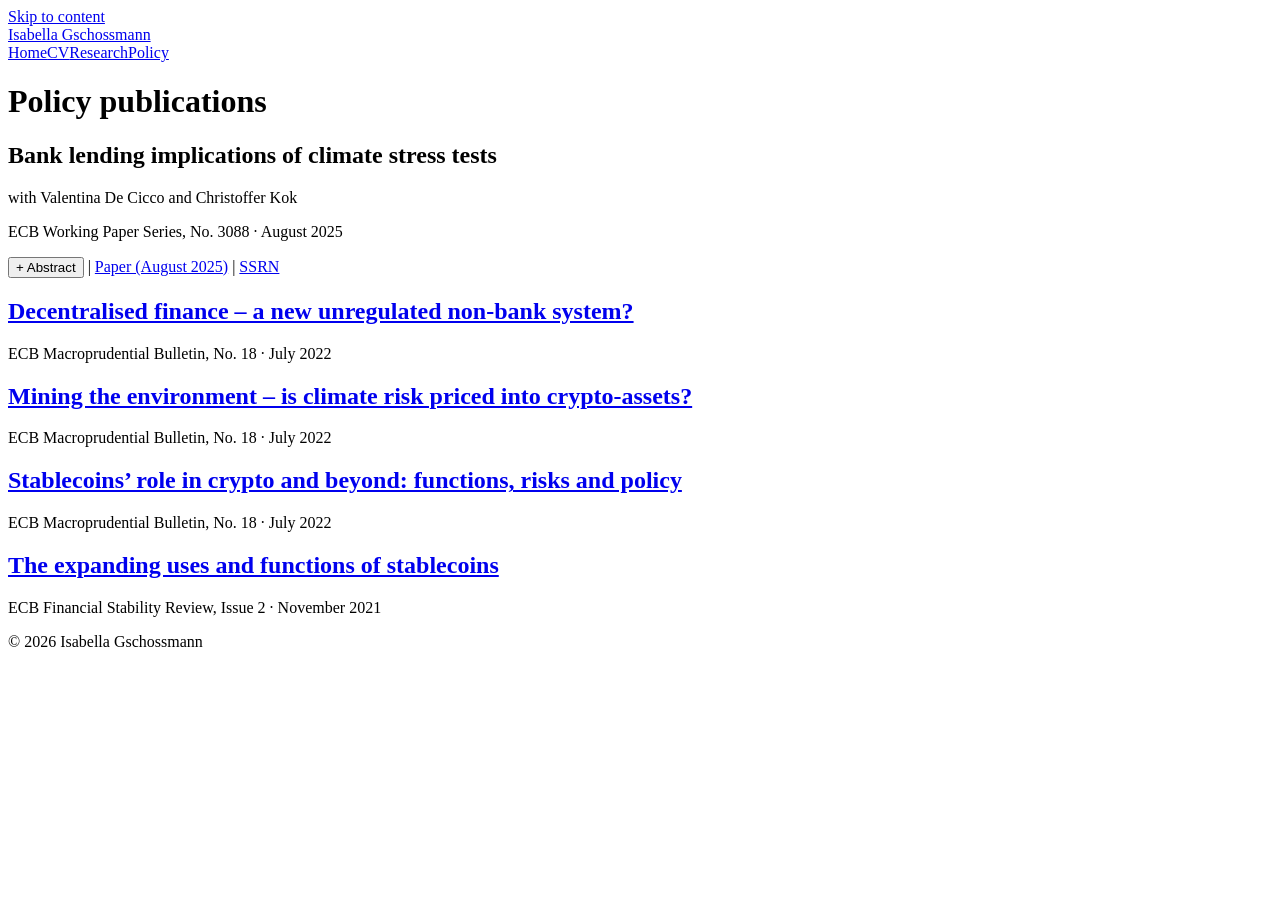
==== policy-publications.html @ f661c2bd "Add website pages" ====
<!doctype html>
<html lang="en"><head><meta charset="utf-8"><meta name="viewport" content="width=device-width, initial-scale=1"><title>Isabella Gschossmann — Policy publications</title><meta name="description" content="Isabella Gschossmann, PhD candidate in Finance at Imperial College London. Research, CV, and policy publications."><link rel="icon" type="image/svg+xml" href="assets/favicon.svg"><link rel="stylesheet" href="assets/fonts.css"><link rel="stylesheet" href="assets/style.css"><script src="assets/site.js" defer></script></head><body><a class="skip" href="#main">Skip to content</a><header><div class="wrap header-inner"><a class="brand" href="index.html">Isabella Gschossmann</a><nav aria-label="Main navigation"><a href="index.html">Home</a><a href="assets/Isabella_Gschossmann_CV.pdf">CV</a><a href="research.html">Research</a><a href="policy-publications.html" aria-current="page">Policy</a></nav></div></header><main id="main" class="wrap"><div class="page"><div class="page-head"><h1>Policy publications</h1></div><article class="paper"><h2>Bank lending implications of climate stress tests</h2><p class="meta">with Valentina De Cicco and Christoffer Kok</p><p class="publication-meta">ECB Working Paper Series, No. 3088 · August 2025</p><div class="paper-links policy-links"><button type="button" class="abstract-toggle" aria-expanded="false" aria-controls="policy-abstract-0">+ Abstract</button> <span class="separator" aria-hidden="true">|</span> <a href="https://www.ecb.europa.eu/pub/pdf/scpwps/ecb.wp3088~7c6348f622.en.pdf">Paper (August 2025)</a> <span class="separator" aria-hidden="true">|</span> <a href="https://ssrn.com/abstract=5382449">SSRN</a></div><div id="policy-abstract-0" class="abstract" hidden><p>Do climate stress tests affect bank credit supply to brown firms? Using a difference-in-differences approach and detailed data on individual bank loans in the euro area, this paper provides novel evidence on the effects of the ECB’s 2022 climate risk stress test. Despite no capital implications or public disclosures, participating banks significantly reduced credit to greenhouse gas-intensive industries relative to nonparticipants. Among affected firms, smaller borrowers were more negatively impacted. Notably, only the best-performing banks in the climate stress test significantly reduce their brown credit after participation. This is evidence that banks which are more advanced in climate risk management more proactively consider transition risks in their lending. In contrast, banks less advanced in managing climate risk do not to the same extent discriminate against polluting firms.</p></div></article><article class="paper"><h2><a href="https://www.ecb.europa.eu/press/financial-stability-publications/macroprudential-bulletin/focus/2022/html/ecb.mpbu202207_focus1.en.html">Decentralised finance – a new unregulated non-bank system?</a></h2><p class="publication-meta">ECB Macroprudential Bulletin, No. 18 · July 2022</p></article><article class="paper"><h2><a href="https://www.ecb.europa.eu/press/financial-stability-publications/macroprudential-bulletin/html/ecb.mpbu202207_3~d9614ea8e6.en.html">Mining the environment – is climate risk priced into crypto-assets?</a></h2><p class="publication-meta">ECB Macroprudential Bulletin, No. 18 · July 2022</p></article><article class="paper"><h2><a href="https://www.ecb.europa.eu/press/financial-stability-publications/macroprudential-bulletin/html/ecb.mpbu202207_2~836f682ed7.en.html">Stablecoins’ role in crypto and beyond: functions, risks and policy</a></h2><p class="publication-meta">ECB Macroprudential Bulletin, No. 18 · July 2022</p></article><article class="paper"><h2><a href="https://www.ecb.europa.eu/press/financial-stability-publications/fsr/focus/2021/html/ecb.fsrbox202111_04~45293c08fc.en.html">The expanding uses and functions of stablecoins</a></h2><p class="publication-meta">ECB Financial Stability Review, Issue 2 · November 2021</p></article></div></main><footer><div class="wrap footer-inner"><span>© 2026 Isabella Gschossmann</span></div></footer></body></html>
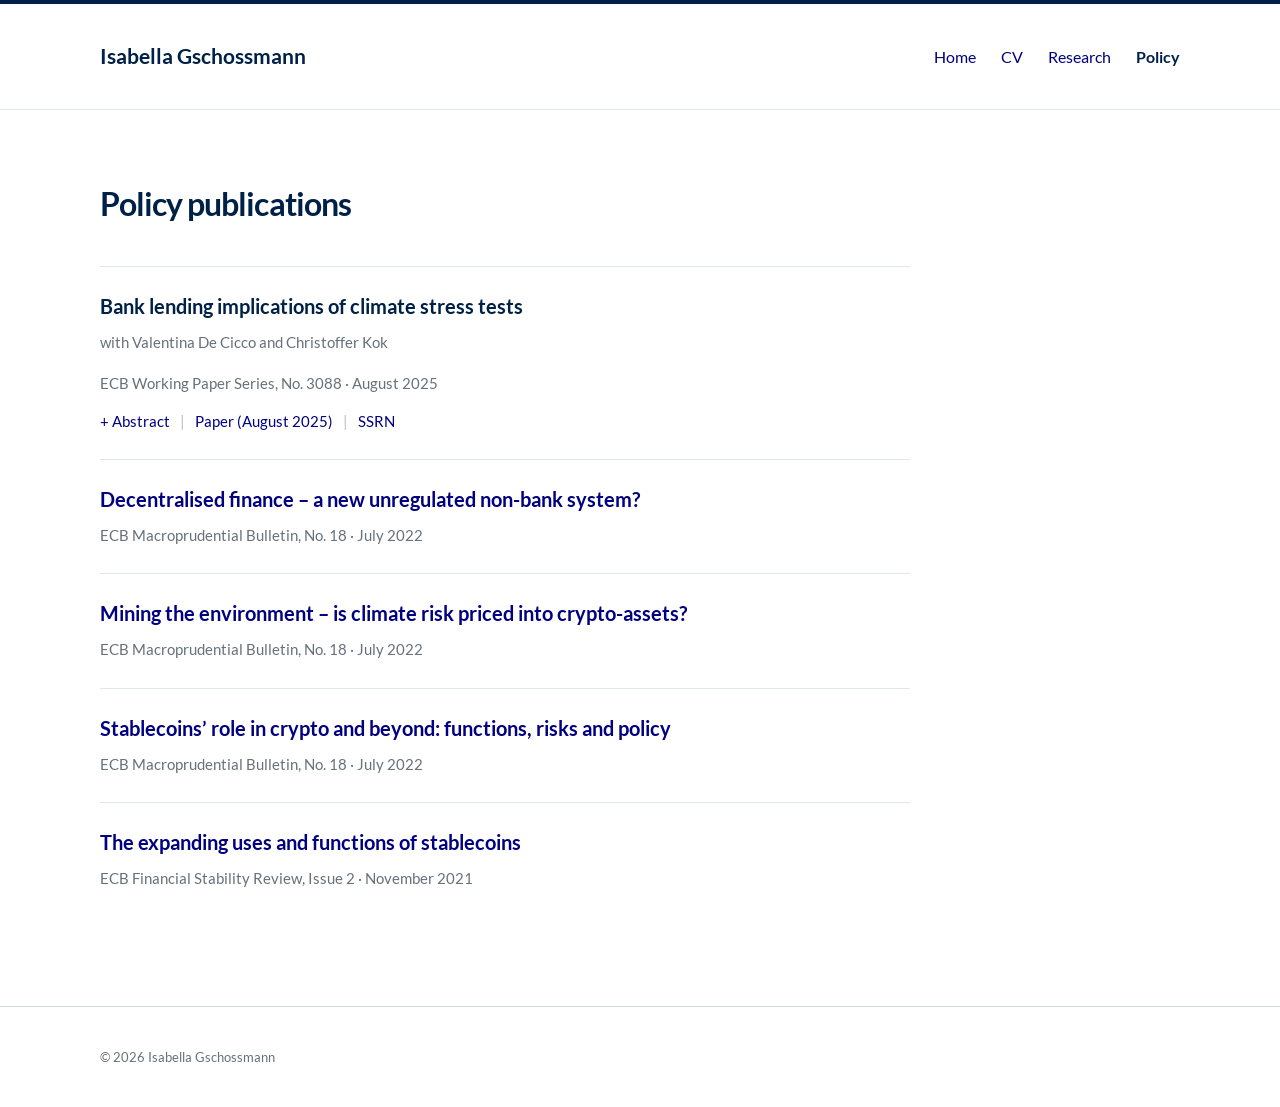
==== commit a7046c19: "Force browsers to load the updated stylesheet" ====
--- a/policy-publications.html
+++ b/policy-publications.html
@@ -1,2 +1,2 @@
 <!doctype html>
-<html lang="en"><head><meta charset="utf-8"><meta name="viewport" content="width=device-width, initial-scale=1"><title>Isabella Gschossmann — Policy publications</title><meta name="description" content="Isabella Gschossmann, PhD candidate in Finance at Imperial College London. Research, CV, and policy publications."><link rel="icon" type="image/svg+xml" href="assets/favicon.svg"><link rel="stylesheet" href="assets/fonts.css"><link rel="stylesheet" href="assets/style.css"><script src="assets/site.js" defer></script></head><body><a class="skip" href="#main">Skip to content</a><header><div class="wrap header-inner"><a class="brand" href="index.html">Isabella Gschossmann</a><nav aria-label="Main navigation"><a href="index.html">Home</a><a href="assets/Isabella_Gschossmann_CV.pdf">CV</a><a href="research.html">Research</a><a href="policy-publications.html" aria-current="page">Policy</a></nav></div></header><main id="main" class="wrap"><div class="page"><div class="page-head"><h1>Policy publications</h1></div><article class="paper"><h2>Bank lending implications of climate stress tests</h2><p class="meta">with Valentina De Cicco and Christoffer Kok</p><p class="publication-meta">ECB Working Paper Series, No. 3088 · August 2025</p><div class="paper-links policy-links"><button type="button" class="abstract-toggle" aria-expanded="false" aria-controls="policy-abstract-0">+ Abstract</button> <span class="separator" aria-hidden="true">|</span> <a href="https://www.ecb.europa.eu/pub/pdf/scpwps/ecb.wp3088~7c6348f622.en.pdf">Paper (August 2025)</a> <span class="separator" aria-hidden="true">|</span> <a href="https://ssrn.com/abstract=5382449">SSRN</a></div><div id="policy-abstract-0" class="abstract" hidden><p>Do climate stress tests affect bank credit supply to brown firms? Using a difference-in-differences approach and detailed data on individual bank loans in the euro area, this paper provides novel evidence on the effects of the ECB’s 2022 climate risk stress test. Despite no capital implications or public disclosures, participating banks significantly reduced credit to greenhouse gas-intensive industries relative to nonparticipants. Among affected firms, smaller borrowers were more negatively impacted. Notably, only the best-performing banks in the climate stress test significantly reduce their brown credit after participation. This is evidence that banks which are more advanced in climate risk management more proactively consider transition risks in their lending. In contrast, banks less advanced in managing climate risk do not to the same extent discriminate against polluting firms.</p></div></article><article class="paper"><h2><a href="https://www.ecb.europa.eu/press/financial-stability-publications/macroprudential-bulletin/focus/2022/html/ecb.mpbu202207_focus1.en.html">Decentralised finance – a new unregulated non-bank system?</a></h2><p class="publication-meta">ECB Macroprudential Bulletin, No. 18 · July 2022</p></article><article class="paper"><h2><a href="https://www.ecb.europa.eu/press/financial-stability-publications/macroprudential-bulletin/html/ecb.mpbu202207_3~d9614ea8e6.en.html">Mining the environment – is climate risk priced into crypto-assets?</a></h2><p class="publication-meta">ECB Macroprudential Bulletin, No. 18 · July 2022</p></article><article class="paper"><h2><a href="https://www.ecb.europa.eu/press/financial-stability-publications/macroprudential-bulletin/html/ecb.mpbu202207_2~836f682ed7.en.html">Stablecoins’ role in crypto and beyond: functions, risks and policy</a></h2><p class="publication-meta">ECB Macroprudential Bulletin, No. 18 · July 2022</p></article><article class="paper"><h2><a href="https://www.ecb.europa.eu/press/financial-stability-publications/fsr/focus/2021/html/ecb.fsrbox202111_04~45293c08fc.en.html">The expanding uses and functions of stablecoins</a></h2><p class="publication-meta">ECB Financial Stability Review, Issue 2 · November 2021</p></article></div></main><footer><div class="wrap footer-inner"><span>© 2026 Isabella Gschossmann</span></div></footer></body></html>+<html lang="en"><head><meta charset="utf-8"><meta name="viewport" content="width=device-width, initial-scale=1"><title>Isabella Gschossmann — Policy publications</title><meta name="description" content="Isabella Gschossmann, PhD candidate in Finance at Imperial College London. Research, CV, and policy publications."><link rel="icon" type="image/svg+xml" href="assets/favicon.svg"><link rel="stylesheet" href="assets/fonts.css"><link rel="stylesheet" href="assets/style.css?v=3"><script src="assets/site.js" defer></script></head><body><a class="skip" href="#main">Skip to content</a><header><div class="wrap header-inner"><a class="brand" href="index.html">Isabella Gschossmann</a><nav aria-label="Main navigation"><a href="index.html">Home</a><a href="assets/Isabella_Gschossmann_CV.pdf">CV</a><a href="research.html">Research</a><a href="policy-publications.html" aria-current="page">Policy</a></nav></div></header><main id="main" class="wrap"><div class="page"><div class="page-head"><h1>Policy publications</h1></div><article class="paper"><h2>Bank lending implications of climate stress tests</h2><p class="meta">with Valentina De Cicco and Christoffer Kok</p><p class="publication-meta">ECB Working Paper Series, No. 3088 · August 2025</p><div class="paper-links policy-links"><button type="button" class="abstract-toggle" aria-expanded="false" aria-controls="policy-abstract-0">+ Abstract</button> <span class="separator" aria-hidden="true">|</span> <a href="https://www.ecb.europa.eu/pub/pdf/scpwps/ecb.wp3088~7c6348f622.en.pdf">Paper (August 2025)</a> <span class="separator" aria-hidden="true">|</span> <a href="https://ssrn.com/abstract=5382449">SSRN</a></div><div id="policy-abstract-0" class="abstract" hidden><p>Do climate stress tests affect bank credit supply to brown firms? Using a difference-in-differences approach and detailed data on individual bank loans in the euro area, this paper provides novel evidence on the effects of the ECB’s 2022 climate risk stress test. Despite no capital implications or public disclosures, participating banks significantly reduced credit to greenhouse gas-intensive industries relative to nonparticipants. Among affected firms, smaller borrowers were more negatively impacted. Notably, only the best-performing banks in the climate stress test significantly reduce their brown credit after participation. This is evidence that banks which are more advanced in climate risk management more proactively consider transition risks in their lending. In contrast, banks less advanced in managing climate risk do not to the same extent discriminate against polluting firms.</p></div></article><article class="paper"><h2><a href="https://www.ecb.europa.eu/press/financial-stability-publications/macroprudential-bulletin/focus/2022/html/ecb.mpbu202207_focus1.en.html">Decentralised finance – a new unregulated non-bank system?</a></h2><p class="publication-meta">ECB Macroprudential Bulletin, No. 18 · July 2022</p></article><article class="paper"><h2><a href="https://www.ecb.europa.eu/press/financial-stability-publications/macroprudential-bulletin/html/ecb.mpbu202207_3~d9614ea8e6.en.html">Mining the environment – is climate risk priced into crypto-assets?</a></h2><p class="publication-meta">ECB Macroprudential Bulletin, No. 18 · July 2022</p></article><article class="paper"><h2><a href="https://www.ecb.europa.eu/press/financial-stability-publications/macroprudential-bulletin/html/ecb.mpbu202207_2~836f682ed7.en.html">Stablecoins’ role in crypto and beyond: functions, risks and policy</a></h2><p class="publication-meta">ECB Macroprudential Bulletin, No. 18 · July 2022</p></article><article class="paper"><h2><a href="https://www.ecb.europa.eu/press/financial-stability-publications/fsr/focus/2021/html/ecb.fsrbox202111_04~45293c08fc.en.html">The expanding uses and functions of stablecoins</a></h2><p class="publication-meta">ECB Financial Stability Review, Issue 2 · November 2021</p></article></div></main><footer><div class="wrap footer-inner"><span>© 2026 Isabella Gschossmann</span></div></footer></body></html>
--- a/assets/fonts.css
+++ b/assets/fonts.css
@@ -0,0 +1,14 @@
+@font-face {
+  font-family: 'Lato';
+  font-style: normal;
+  font-weight: 400;
+  font-display: swap;
+  src: url(fonts/lato-0.ttf) format('truetype');
+}
+@font-face {
+  font-family: 'Lato';
+  font-style: normal;
+  font-weight: 700;
+  font-display: swap;
+  src: url(fonts/lato-1.ttf) format('truetype');
+}
--- a/assets/style.css
+++ b/assets/style.css
@@ -0,0 +1,26 @@
+:root{color-scheme:light;--ink:#242d34;--muted:#66717a;--accent:#002147;--line:#e1e6e9;--wash:#f0f4f6}*{box-sizing:border-box}body{margin:0;background:#fff;color:var(--ink);font-family:Lato,Arial,sans-serif;font-size:17px;line-height:1.75}a{color:var(--accent);text-underline-offset:5px}a:hover{text-decoration-thickness:2px}a:focus-visible,summary:focus-visible{outline:3px solid var(--accent);outline-offset:6px}.wrap{width:min(1080px,calc(100% - 80px));margin:auto}.skip{position:absolute;left:24px;top:-100px;background:white;padding:8px 16px;z-index:2}.skip:focus{top:10px}header{border-bottom:1px solid var(--line)}.header-inner{display:flex;align-items:center;justify-content:space-between;gap:32px;min-height:105px}.brand{font-family:Lato,Arial,sans-serif;font-size:25px;text-decoration:none;color:var(--ink)}nav{display:flex;gap:32px;align-items:center}nav a{font-size:16px;text-decoration:none;color:var(--muted);padding:12px 0;position:relative}nav a:hover,nav a[aria-current]{color:var(--accent)}nav a[aria-current]:after{content:'';height:2px;background:var(--accent);position:absolute;bottom:3px;left:0;right:0}main{min-height:calc(100vh - 206px);padding:76px 0 90px}.home{display:grid;grid-template-columns:360px 1fr;gap:76px;align-items:start}.portrait{margin:0;aspect-ratio:4/5;background:var(--wash);border:1px solid #dbe3e8;display:flex;align-items:center;justify-content:center;color:#6c7d88;text-align:center}.portrait span{display:block;font-family:Lato,Arial,sans-serif;font-size:25px}.portrait small{display:block;font-size:14px;margin-top:5px}.portrait img{display:block;width:100%;height:100%;object-fit:cover}.eyebrow{text-transform:uppercase;letter-spacing:.13em;font-size:12px;font-weight:600;color:var(--muted);margin:0 0 16px}h1{font-family:Lato,Arial,sans-serif;font-weight:400;line-height:1.14;letter-spacing:-.03em;font-size:50px;margin:0 0 18px}h2{font-family:Lato,Arial,sans-serif;font-size:27px;font-weight:400;line-height:1.35;margin:36px 0 14px}h3{font-family:Lato,Arial,sans-serif;font-size:22px;font-weight:400;line-height:1.4;margin:0 0 7px}p{margin:0 0 20px}.role{font-size:19px;color:var(--muted);line-height:1.55;margin-bottom:28px}.small-label{font-family:Lato,Arial,sans-serif;font-size:14px;font-weight:600;margin:26px 0 7px}.intro{max-width:590px}.contact{margin-top:32px;border-top:1px solid var(--line);padding-top:21px;display:grid;grid-template-columns:1fr 1fr;gap:24px;font-size:15px}.contact h2{font-family:Lato,Arial,sans-serif;font-weight:600;font-size:14px;margin:0 0 6px}.contact p{color:var(--muted);margin:0}.page{max-width:810px}.page-head{margin-bottom:44px}.subtext,.meta{color:var(--muted)}.meta{font-size:15px;margin:0 0 14px}.paper{padding:25px 0;border-top:1px solid var(--line)}details{font-size:16px}summary{color:var(--accent);cursor:pointer;width:fit-content}details p{margin:12px 0 0;color:var(--muted)}.note{background:var(--wash);border-left:3px solid #a6bbc7;padding:22px 25px;margin:28px 0;color:#52616c}.note p:last-child{margin:0}.cv-row{border-top:1px solid var(--line);display:grid;grid-template-columns:130px 1fr;gap:24px;padding:20px 0}.cv-row p{margin:0}.cv-row time{font-size:15px;color:var(--muted)}footer{border-top:1px solid var(--line);color:var(--muted);font-size:13px}.footer-inner{min-height:100px;display:flex;align-items:center;justify-content:space-between;gap:20px}.draft{font-size:12px;letter-spacing:.03em;color:#78828a}@media(max-width:900px){.wrap{width:calc(100% - 48px)}.home{grid-template-columns:300px 1fr;gap:40px}h1{font-size:43px}.contact{grid-template-columns:1fr;gap:16px}}@media(max-width:680px){.header-inner{align-items:flex-start;flex-direction:column;gap:8px;padding:24px 0 16px}nav{gap:26px;flex-wrap:wrap}nav a{font-size:15px}.wrap{width:calc(100% - 40px)}main{padding:38px 0 55px}.home{grid-template-columns:1fr;gap:35px}.portrait{width:min(360px,100%)}h1{font-size:42px}.contact{grid-template-columns:1fr 1fr}.footer-inner{align-items:flex-start;flex-direction:column;justify-content:center;gap:5px;padding:20px 0}.cv-row{grid-template-columns:1fr;gap:5px}}@media(prefers-reduced-motion:no-preference){a{transition:color .15s ease}}
+
+/* Isabella Gschossmann */
+.brand{font-size:22px}.intro h1{font-size:38px;line-height:1.22;letter-spacing:-.025em;margin-bottom:26px}.contact{grid-template-columns:1fr;gap:22px}.contact a{overflow-wrap:anywhere}.paper h2{margin:0 0 9px;font-size:24px}.paper-links{display:flex;align-items:center;flex-wrap:wrap;gap:10px;font-size:15px}.abstract-toggle{border:0;padding:0;background:none;font:inherit;color:var(--accent);cursor:pointer;text-decoration:underline;text-underline-offset:5px}.abstract-toggle:focus-visible{outline:3px solid var(--accent);outline-offset:5px}.separator{color:#b5bec4}.abstract{margin-top:18px;font-size:16px}.abstract p{margin:0}.unavailable{color:#737b80}.pending{font-size:14px;color:var(--muted);margin:12px 0 0}.publication-meta{font-size:15px;margin:0;color:var(--muted)}.linkedin{font-size:14px}.header-inner{flex-wrap:wrap;padding:24px 0}nav{gap:25px}@media(max-width:900px){.home{gap:35px;grid-template-columns:300px minmax(0,1fr)}.intro h1{font-size:34px}.header-inner{gap:12px}.contact{grid-template-columns:1fr}}@media(max-width:680px){.home{grid-template-columns:minmax(0,1fr)}.intro h1{font-size:34px}nav{gap:20px}.brand{font-size:22px}.page h1{font-size:36px}.paper h2{font-size:23px}}
+
+/* Lato typography and Imperial-inspired navy accents */
+header{border-top:4px solid #002147}.brand,h1,h2,h3{color:#002147}.brand{font-weight:700}h1,h2,h3{font-weight:700}.intro h1{font-weight:700}.portrait{background:#f0f4f9;border-color:#d4deea}.social-contact{margin:0}.linkedin{display:inline-block;color:#002147;border:1px solid #bccddd;border-radius:3px;padding:3px 12px;font-size:14px;text-decoration:none}.linkedin:hover{background:#edf3f9}.intro strong{font-weight:700}footer{border-top-color:#cdd8e5}
+
+/* Compact type and consistent coloured links */
+body{font-size:16px}a,a:hover,a:focus-visible,.abstract-toggle,.abstract-toggle:hover{text-decoration:none}a{color:#000080}a:hover{color:#234e98}.brand{font-size:21px}.intro h1{font-size:36px}.page h1{font-size:32px}.paper h2{font-size:20px;line-height:1.4}.paper-links a,.abstract-toggle{color:#000080}.paper-links a:hover,.abstract-toggle:hover{color:#234e98}.linkedin{display:inline-flex;align-items:center;gap:7px;padding:0;border:0;border-radius:0;background:none;color:#000080;font-size:14px}.linkedin:hover{background:none;color:#234e98}.linkedin-icon{flex:none}.media-coverage{font-size:14px;margin:12px 0 0}.abstract{font-size:15px}nav a{color:#000080}nav a[aria-current]{font-weight:700;color:#002147}nav a[aria-current]:after{display:none}@media(max-width:900px){.intro h1{font-size:32px}}@media(max-width:680px){.brand{font-size:21px}.intro h1{font-size:32px}.page h1{font-size:29px}.paper h2{font-size:20px}}
+
+.policy-links{margin-top:12px}
+
+/* Preserve the full proportions of the supplied temporary portrait */
+.portrait:has(img){aspect-ratio:auto;height:auto}.portrait img{height:auto;object-fit:contain}
+
+/* Phone layout: smaller portrait and compact header */
+@media(max-width:680px){.header-inner{min-height:0;padding:14px 0 10px}main{padding:28px 0 48px}.home{gap:24px}.portrait{width:min(200px,55%)}.intro h1{font-size:30px;margin-bottom:18px}}
+
+/* Crop portrait to a squarer 5:6 frame */
+.portrait:has(img){aspect-ratio:5/6;overflow:hidden}.portrait img{height:100%;object-fit:cover;object-position:50% 15%}
+
+/* Desktop: contact details side by side so the text ends level with the photo */
+@media(min-width:1100px){.contact{grid-template-columns:max-content 1fr;column-gap:36px;row-gap:10px}.contact>section:first-child{grid-column:1;grid-row:1}.contact>section:nth-child(2){grid-column:2;grid-row:1/3}.contact .social-contact{grid-column:1;grid-row:2}}
+@media(min-width:1100px){.home{align-items:stretch}.portrait:has(img){aspect-ratio:auto;position:relative;min-height:400px}.portrait img{position:absolute;inset:0;width:100%;height:100%;object-fit:cover;object-position:50% 15%}.contact>section:nth-child(2) p{white-space:nowrap}}
+@media(max-width:680px){.home .portrait{margin-left:auto;margin-right:auto;justify-self:center}}
